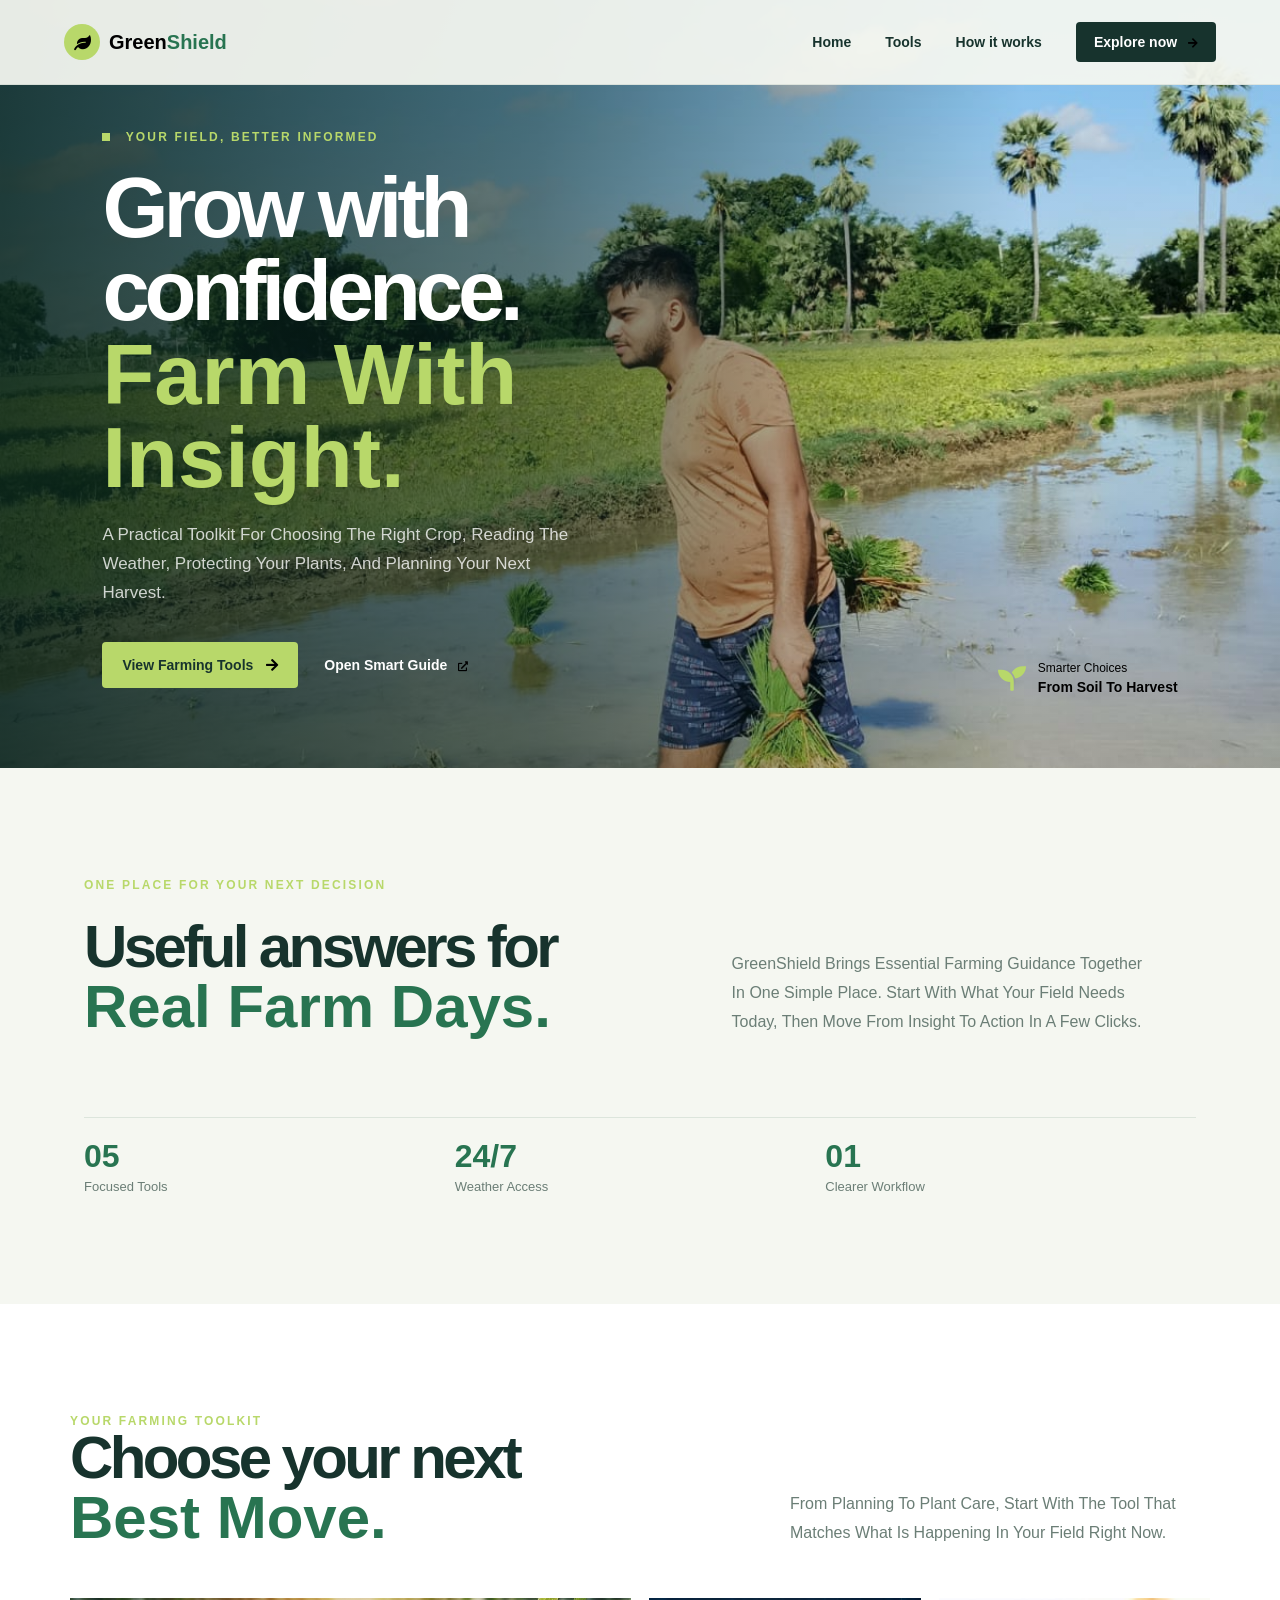
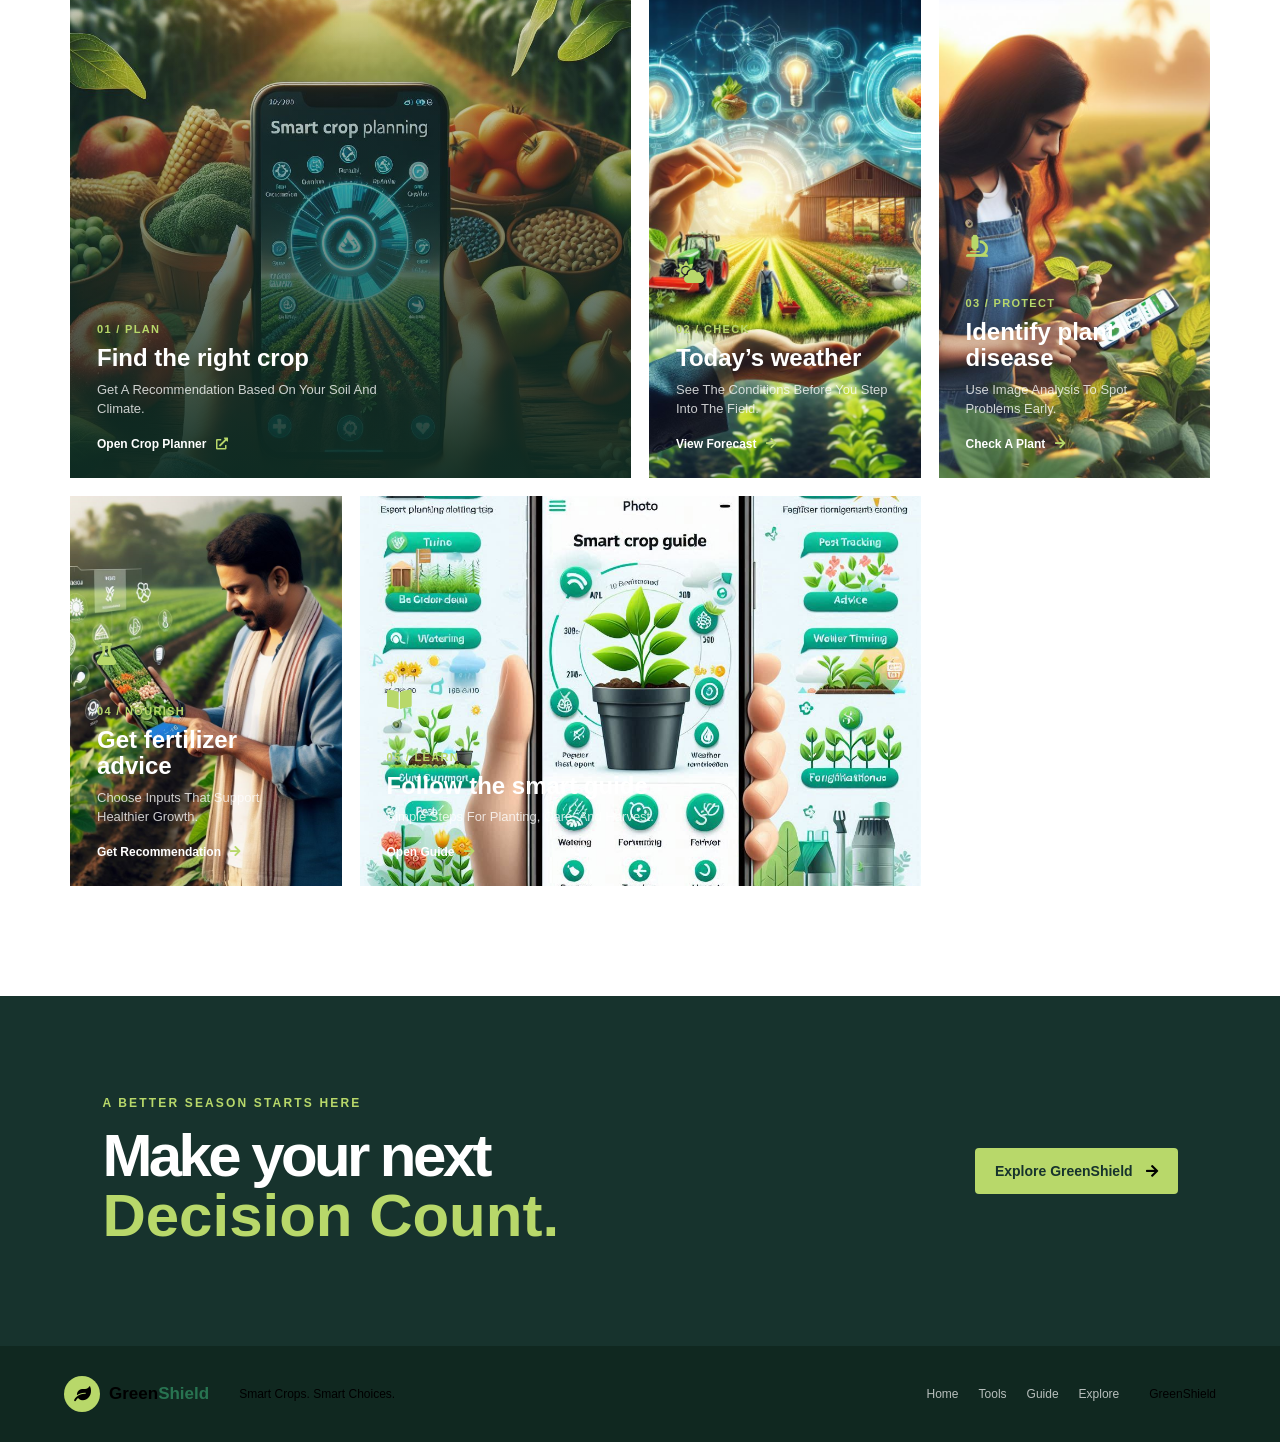
==== GreenShield-web-app/index.html @ 0090b2d6 "first commit" ====
<!DOCTYPE html>
<html lang="en">
  <head>
    <meta charset="UTF-8" />
    <meta name="viewport" content="width=device-width, initial-scale=1.0" />
    <meta name="description" content="GreenShield gives farmers practical tools for healthier crops and better decisions." />
    <title>GreenShield | Smart farming, made practical</title>
    <link rel="stylesheet" href="css/style.css" />
    <link rel="stylesheet" href="https://cdnjs.cloudflare.com/ajax/libs/font-awesome/5.15.4/css/all.min.css" />
  </head>
  <body>
    <header class="header">
      <a class="brand" href="#home" aria-label="GreenShield home">
        <span class="brand-mark"><i class="fas fa-leaf"></i></span>
        <span>Green<span>Shield</span></span>
      </a>
      <nav class="navbar" aria-label="Main navigation">
        <a href="#home">Home</a>
        <a href="#features">Tools</a>
        <a href="#how-it-works">How it works</a>
        <a href="explore/index.html" class="nav-cta">Explore now <i class="fas fa-arrow-right"></i></a>
      </nav>
      <button class="menu-toggle fas fa-bars" id="menu-btn" aria-label="Open menu"></button>
    </header>

    <main>
      <section class="hero" id="home">
        <div class="hero-shade"></div>
        <div class="hero-content">
          <p class="eyebrow"><span></span> Your field, better informed</p>
          <h1>Grow with confidence.<br /><em>Farm with insight.</em></h1>
          <p class="hero-copy">A practical toolkit for choosing the right crop, reading the weather, protecting your plants, and planning your next harvest.</p>
          <div class="hero-actions">
            <a class="primary-button" href="#features">View farming tools <i class="fas fa-arrow-right"></i></a>
            <a class="text-link" href="guide/index.html">Open smart guide <i class="fas fa-external-link-alt"></i></a>
          </div>
        </div>
        <div class="hero-note"><i class="fas fa-seedling"></i><span>Smarter choices<br /><strong>from soil to harvest</strong></span></div>
      </section>

      <section class="intro" id="how-it-works">
        <div class="section-label">One place for your next decision</div>
        <div class="intro-grid">
          <h2>Useful answers for<br /><span>real farm days.</span></h2>
          <p>GreenShield brings essential farming guidance together in one simple place. Start with what your field needs today, then move from insight to action in a few clicks.</p>
        </div>
        <div class="stats"><div><strong>05</strong><span>focused tools</span></div><div><strong>24/7</strong><span>weather access</span></div><div><strong>01</strong><span>clearer workflow</span></div></div>
      </section>

      <section class="features" id="features">
        <div class="section-heading">
          <div><p class="section-label">Your farming toolkit</p><h2>Choose your next<br /><span>best move.</span></h2></div>
          <p>From planning to plant care, start with the tool that matches what is happening in your field right now.</p>
        </div>
        <div class="tool-grid">
          <a class="tool-card tool-card-large" href="https://crop-recomm.streamlit.app/"><img src="images/crop-planning.jpg" alt="Smart crop planning on a phone" /><span class="card-overlay"></span><span class="card-content"><small>01 / PLAN</small><strong>Find the right crop</strong><span>Get a recommendation based on your soil and climate.</span><b>Open crop planner <i class="fas fa-external-link-alt"></i></b></span></a>
          <a class="tool-card" href="weather-forecast/index.html"><img src="images/modern-farm.jpg" alt="Modern green farm" /><span class="card-content"><i class="fas fa-cloud-sun card-icon"></i><small>02 / CHECK</small><strong>Today’s weather</strong><span>See the conditions before you step into the field.</span><b>View forecast <i class="fas fa-arrow-right"></i></b></span></a>
          <a class="tool-card" href="https://agrisens-crop-disease-pred.streamlit.app/"><img src="images/desease-dect.jpeg" alt="Plant disease identification" /><span class="card-content"><i class="fas fa-microscope card-icon"></i><small>03 / PROTECT</small><strong>Identify plant disease</strong><span>Use image analysis to spot problems early.</span><b>Check a plant <i class="fas fa-arrow-right"></i></b></span></a>
          <a class="tool-card" href="https://agrisens-fertilizer-recommendations.streamlit.app/"><img src="images/User-Friendly.jpeg" alt="Farmer using a digital tool" /><span class="card-content"><i class="fas fa-flask card-icon"></i><small>04 / NOURISH</small><strong>Get fertilizer advice</strong><span>Choose inputs that support healthier growth.</span><b>Get recommendation <i class="fas fa-arrow-right"></i></b></span></a>
          <a class="tool-card tool-card-guide" href="guide/index.html"><img src="images/guide.png" alt="Smart farming guidance" /><span class="card-content"><i class="fas fa-book-open card-icon"></i><small>05 / LEARN</small><strong>Follow the smart guide</strong><span>Simple steps for planting, care, and harvest.</span><b>Open guide <i class="fas fa-arrow-right"></i></b></span></a>
        </div>
      </section>

      <section class="closing"><div><p class="section-label">A better season starts here</p><h2>Make your next<br /><em>decision count.</em></h2></div><a class="primary-button" href="explore/index.html">Explore GreenShield <i class="fas fa-arrow-right"></i></a></section>
    </main>

    <footer class="footer"><a class="brand" href="#home"><span class="brand-mark"><i class="fas fa-leaf"></i></span><span>Green<span>Shield</span></span></a><p>Smart crops. Smart choices.</p><div class="footer-links"><a href="#home">Home</a><a href="#features">Tools</a><a href="guide/index.html">Guide</a><a href="explore/index.html">Explore</a></div><small> GreenShield</small></footer>
    <script src="js/main.js"></script>
  </body>
</html>
---- GreenShield-web-app/css/style.css ----
@import url("https://fonts.googleapis.com/css2?family=Poppins:wght@100;200;300;400;600;700&display=swap");

* {
  font-family: "Poppins", sans-serif;
  margin: 0;
  padding: 0;
  box-sizing: border-box;
  outline: none;
  border: none;
  text-transform: capitalize;
  transition: 0.2s ease-in-out;
  color: #000;
  text-decoration: none;
}

::selection {
  background-color: var(--Soft-Red);
  color: #fff;
}

::-webkit-scrollbar {
  width: 12px;
}

::-webkit-scrollbar-thumb {
  background-color: var(--Soft-Blue);
}

section {
  padding: 2rem 9%;
}

html {
  font-size: 62.5%;
  scroll-behavior: smooth;
  overflow-x: hidden;
}

.heading {
  text-align: center;
  font-size: 2rem;
  color: var(--Very-Dark-Blue);
  margin-top: 10rem;
  margin-bottom: 5rem;
}

.heading h1 {
  padding-bottom: 2rem;
}

.heading p {
  max-width: 60rem;
  margin: auto;
  color: var(--Grayish-Blue);
  font-size: 1.7rem;
}

.all-btn {
  padding: 1rem 3rem;
  font-size: 1.5rem;
  background-color: var(--Soft-Blue);
  border-radius: 0.5rem;
  color: #fff;
}

.all-btn:hover {
  background-color: transparent;
  color: var(--Soft-Blue);
  border: 2px solid var(--Soft-Blue);
  color: white;
}

:root {
  --Soft-Blue: hsl(231, 69%, 60%);
  --Soft-Red: #fa5757;
  --Grayish-Blue: hsl(229, 8%, 60%);
  --Very-Dark-Blue: hsl(229, 31%, 21%);
  --box-shadow: 0.5rem 0.5rem 0 hsl(231, 69%, 60%);
  --text-shadow: 0.4rem 0.4rem 0 rgba(0, 0, 0, 0.2);
  --border: 0.2rem solid var(--green);
}

/* navbar sections starts */
.header {
  padding: 2rem 9%;
  display: flex;
  justify-content: space-between;
  align-items: center;
  position: fixed;
  top: 0;
  right: 0%;
  left: 0;
  z-index: 10000;
  background-color: #fff;
  box-shadow: 0rem 0.5rem 1.5rem rgba(0, 0, 0, 0.1);
}

.header .logo {
  cursor: pointer;
}

.header .navbar a {
  margin-left: 2rem;
  font-size: 1.7rem;
  text-transform: uppercase;
}

.header .navbar a:hover {
  color: var(--Soft-Red);
}

.header .navbar .btn {
  padding: 0.6rem 3rem;
  background-color: var(--Soft-Red);
  color: #fff;
  border-radius: 5rem;
}

.header .navbar .btn:hover {
  color: var(--Soft-Red);
  background-color: transparent;
  border: 2px solid var(--Soft-Red);
}

#menu-btn {
  padding: 1rem 1rem;
  background-color: #eee;
  font-size: 3rem;
  color: var(--Soft-Blue);
  border-radius: 0.5rem;
  cursor: pointer;
  display: none;
}

/* Media Queries */

@media (max-width: 991px) {
  html {
    font-size: 55%;
  }

  .header {
    padding: 2rem;
  }
}

@media (max-width: 768px) {
  #menu-btn {
    display: initial;
  }

  .header .navbar {
    position: absolute;
    top: 115%;
    right: 2rem;
    box-shadow: var(--box-shadow);
    width: 33rem;
    border-radius: 2rem;
    border: 2px solid var(--Soft-Blue);
    background-color: #fff;
    transform: scale(0);
    transform-origin: top right;
  }

  .header .navbar.active {
    transform: scale(1);
  }

  .header .navbar a {
    margin: 2.5rem;
    text-align: center;
    display: block;
    font-size: 2rem;
  }
}

@media (max-width: 450px) {
  html {
    font-size: 50%;
  }
}

/* navbar sections ends */

/* home section starts  */

.home {
  position: relative;
  display: flex;
  justify-content: center;
  align-items: center;
  height: 100vh;
  /* Make the section full height of the viewport */
}

.home .content {
  text-align: center;
  z-index: 1;
  /* Place the content above the image */
  color: #fff;
  /* Change the text color as needed */
}

.home h1 {
  font-size: 6em;
  margin-bottom: 20px;
  color: #ffffff;
}

.home p {
  font-size: 2em;
  font-family: "Dancing Script", cursive;
  margin-bottom: 30px;
  color: #ffffff;
}

/* Keyframes for the blink animation */
/* @keyframes blink {
  0%,
  100% {
    transform: scale(1);
  }
  50% {
    transform: scale(1.2);
  }
} */

.home-btn {
  display: inline-block;
  padding: 10px 20px;
  text-decoration: none;
  text-transform: uppercase;
  font-size: 1.5em;
  font-weight: bold;
  background-color: #3498db;
  color: #fff;
  border-radius: 50px;
  transition: background-color 0.3s ease;
  animation: blink 1.8s infinite;
}

.home-btn:hover {
  background-color: #2980b9;
  /* Change the hover background color as needed */
}

/* Style for the image within the home section */
.home img {
  position: absolute;
  top: 0;
  left: 0;
  width: 100%;
  height: 100%;
  object-fit: fill;
  z-index: 0;
  /* Place the image behind the content */
}

/* Media Queries Home */

/* Media query for min-width: 1025px and max-width: 1280px */
@media (min-width: 1025px) and (max-width: 1280px) {
  .home h1 {
    font-size: 5em;
  }

  .home p {
    font-size: 2em;
    margin-bottom: 25px;
  }

  .home-btn {
    padding: 15px 30px;
    font-size: 1.5em;
  }

  .home img {
    object-fit: fill;
  }

  .features .row .image img {
    width: 100%;
  }

  .rounded-corner-image {
    border-radius: 10px;
    /* Adjust the level of curvature for this screen size range */
  }

  .about .box img {
    border-radius: 8px;
    /* Adjust border-radius for about section images */
  }

  .footer .box img {
    border-radius: 8px;
    /* Adjust border-radius for footer section images */
  }
}

/* Media query for min-width: 768px and max-width: 1024px */
@media (min-width: 768px) and (max-width: 1024px) {
  .home h1 {
    font-size: 4em;
  }

  .home p {
    font-size: 1.8em;
    margin-bottom: 20px;
  }

  .home-btn {
    padding: 12px 25px;
    font-size: 1.4em;
  }

  .home img {
    object-fit: fill;
  }

  .features .row .image img {
    width: 100%;
  }

  .rounded-corner-image {
    border-radius: 8px;
    /* Adjust the level of curvature for this screen size range */
  }

  .about .box img {
    border-radius: 6px;
    /* Adjust border-radius for about section images */
  }

  .footer .box img {
    border-radius: 6px;
    /* Adjust border-radius for footer section images */
  }
}

/* Media query for min-width: 768px, max-width: 1024px, and landscape orientation */
@media (min-width: 768px) and (max-width: 1024px) and (orientation: landscape) {
  .home h1 {
    font-size: 3.5em;
  }

  .home p {
    font-size: 1.6em;
    margin-bottom: 20px;
  }

  .home-btn {
    padding: 12px 25px;
    font-size: 1.3em;
  }

  .home img {
    object-fit: fill;
  }

  .features .row .image img {
    width: 100%;
  }

  .rounded-corner-image {
    border-radius: 8px;
    /* Adjust the level of curvature for this screen size range and orientation */
  }

  .about .box img {
    border-radius: 6px;
    /* Adjust border-radius for about section images */
  }

  .footer .box img {
    border-radius: 6px;
    /* Adjust border-radius for footer section images */
  }
}

/* Media query for min-width: 481px and max-width: 767px */
@media (min-width: 481px) and (max-width: 767px) {
  .home h1 {
    font-size: 3.5em;
  }

  .home p {
    font-size: 1.6em;
    margin-bottom: 20px;
  }

  .home-btn {
    padding: 12px 25px;
    font-size: 1.3em;
  }

  .home img {
    object-fit: fill;
  }

  .features .row .image img {
    width: 100%;
  }

  .rounded-corner-image {
    border-radius: 8px;
    /* Adjust the level of curvature for this screen size range */
  }

  .about .box img {
    border-radius: 6px;
    /* Adjust border-radius for about section images */
  }

  .footer .box img {
    border-radius: 6px;
    /* Adjust border-radius for footer section images */
  }
}

/* Media query for min-width: 320px and max-width: 480px */
@media (min-width: 320px) and (max-width: 480px) {
  .home h1 {
    font-size: 3em;
  }

  .home p {
    font-size: 1.5em;
    margin-bottom: 15px;
  }

  .home-btn {
    padding: 10px 20px;
    font-size: 1.2em;
  }

  .home img {
    object-fit: fill;
  }

  .features .row .image img {
    width: 100%;
  }

  .rounded-corner-image {
    border-radius: 6px;
    /* Adjust the level of curvature for this screen size range */
  }

  .about .box img {
    border-radius: 4px;
    /* Adjust border-radius for about section images */
  }

  .footer .box img {
    border-radius: 4px;
    /* Adjust border-radius for footer section images */
  }
}

/* Media Queries ends */

/* home section ends */

/* features section starts  */

.features .heading {
  text-align: center;
  padding: 1rem 0;
  padding-bottom: 3rem;
  margin-bottom: 3rem;
  border-bottom: 0.1rem solid rgba(0, 0, 0, 0.1);
  font-size: 3rem;
  color: var(--Very-Dark-Blue);
}

.features .row {
  display: flex;
  align-items: center;
  flex-wrap: wrap;
  gap: 5rem;
  margin: 3rem 0;
}

.features .row .image {
  flex: 1 1 45rem;
}

.features .row .image img {
  width: 90%;
}

.rounded-corner-image {
  border-radius: 10px;
  /* Adjust the value to change the level of curvature */
  overflow: hidden;
  /* Ensures the corners are actually rounded */
}

.features .heading p {
  text-align: justify;
  margin-bottom: 20px;
}

.features .row .content {
  flex: 1 1 45rem;
}

.features .row .content h1 {
  font-size: 4rem;
  padding: 1rem 0;
  color: var(--Very-Dark-Blue);
}

.features .row .content p {
  text-align: justify;
  font-size: 1.7rem;
  padding: 1rem 0;
  color: var(--Grayish-Blue);
  padding-bottom: 4rem;
}

/*Button-0 container start*/
.button-container0 {
  display: flex;
  flex-wrap: wrap;
  justify-content: center;
  margin: 10px;
  margin-left: 200px;
  margin-right: 200px;
}

.buttonn {
  padding: 10px 20px;
  margin: 10px;
  border: 2px solid #00a859;
  border-radius: 50px;
  background-color: #f2f2f2;
  color: #333;
  text-decoration: none;
  box-shadow: 0px 0px 10px rgba(0, 0, 0, 0.1);
  transition: background-color 0.3s ease, color 0.3s ease;
  font-family: "Arial", sans-serif;
  font-size: 15.5px;
  font-weight: bold;
  text-align: center;
  cursor: pointer;
  width: 300px;
}

.buttonn:hover {
  background-color: #00a859;
  color: white;
}

.active {
  background-color: #00a859;
  color: white;
}

@media (min-width: 481px) and (max-width: 767px) {
  .button-container0 {
    display: flex;
    flex-wrap: wrap;
    justify-content: center;
    margin: 20px;
  }

  .buttonn {
    padding: 10px 20px;
  }
}

@media (min-width: 320px) and (max-width: 480px) {
  .button-container0 {
    display: flex;
    flex-wrap: wrap;
    justify-content: center;
    margin: 20px;
  }

  .buttonn {
    padding: 10px 20px;
  }
}

/*Button-0 container end*/

/* features section ends */

/* about section starts  */

.about .box-container {
  display: grid;
  gap: 2rem;
  grid-template-columns: repeat(6, 1fr);
  /* Fixed to 6 columns */
  /* grid-template-columns: repeat(auto-fit, minmax(20rem, 1fr)); */
  padding-top: 5rem;
  padding-bottom: 5rem;
}

@media (min-width: 481px) and (max-width: 767px) {
  .about .box-container {
    grid-template-columns: repeat(auto-fit, minmax(20rem, 1fr));
  }
}

@media (min-width: 320px) and (max-width: 480px) {
  .about .box-container {
    grid-template-columns: repeat(auto-fit, minmax(20rem, 1fr));
  }
}

.about .box {
  border: 2px black solid;
  box-shadow: black 0px 5px 15px;
  border-radius: 0.5rem;
  text-align: center;
  padding: 2.5rem;
}

.about .box:hover {
  border: 2px black solid;
  box-shadow: none;
}

.about .box h3 {
  font-size: 2rem;
  padding: 0.2rem 0;
  color: black;
}

.about .box p {
  font-size: 1.7rem;
  padding-bottom: 2.5rem;
  color: black;
}

/* Style for the member image */
.box img {
  width: 100%;
  height: auto;
  border-radius: 8px;
  /* Adds a slight border-radius to the image */
  box-shadow: 0 4px 8px rgba(0, 0, 0, 0.1);
  /* Adds a subtle box shadow */
  object-fit: cover;
}

.box img:hover {
  transform: scale(1.05);
  /* Increases the size of the image on hover */
  transition: transform 0.3s ease;
  cursor: pointer;
  box-shadow: 0 8px 16px rgba(0, 0, 0, 0.2);
  /* Adds a darker box shadow on hover */
}

/* styles for member details and button */
.box h3,
.box p {
  margin: 10px 0;
}

.all-btn {
  display: inline-block;
  padding: 10px 20px;
  text-decoration: none;
  background-color: #3498db;
  color: #fff;
  border-radius: 5px;
  transition: background-color 0.3s ease;
}

.all-btn:hover {
  background-color: #2980b9;
  /* Change the hover background color */
}

/* Style for the social media icons */
.box a {
  display: inline-block;
  margin: 5px;
}

/* Style for Instagram icon */
.box a i.fa-instagram {
  font-size: 24px;
  color: #405de6;
}

/* Style for Instagram icon on hover */
.box a i.fa-instagram:hover {
  background-color: #405de6;
  border-radius: 50%;
  padding: 5px;
  color: var(--Soft-Blue);
  border: 2px solid var(--Soft-Blue);
  color: rgb(255, 255, 255);
}

/* Style for LinkedIn icon */
.box a i.fa-linkedin {
  font-size: 24px;
  color: #0077b5;
}

/* Style for LinkedIn icon on hover */
.box a i.fa-linkedin:hover {
  background-color: #0077b5;
  border-radius: 50%;
  padding: 5px;
  color: var(--Soft-Blue);
  border: 2px solid var(--Soft-Blue);
  color: rgb(255, 255, 255);
}

/* Style for GitHub icon */
.box a i.fa-github {
  font-size: 24px;
  color: #333;
}

/* Style for GitHub icon on hover */
.box a i.fa-github:hover {
  background-color: #333;
  border-radius: 50%;
  padding: 5px;
  color: var(--Soft-Blue);
  border: 2px solid var(--Soft-Blue);
  color: rgb(255, 255, 255);
}

/* styles for member image ends */

/* about section ends */

/* footer section starts */

.footer {
  background-color: #f7f7f7;
}

.footer .box-container {
  display: grid;
  grid-template-columns: repeat(auto-fit, minmax(22rem, 1fr));
  gap: 2rem;
  padding-top: 5rem;
  padding-bottom: 5rem;
}

.footer .box-container .box h3 {
  font-size: 2.5rem;
  color: var(--black);
  padding: 1rem 0;
}

.footer .box-container .box a {
  display: block;
  font-size: 1.5rem;
  color: var(--light-color);
  padding: 1rem 0;
}

.footer .box-container .box a i {
  padding-right: 0.5rem;
  color: var(--green);
}

.footer .box-container .box a:hover i {
  padding-right: 1rem;
}

.footer .credit {
  padding: 1rem;
  padding-top: 2rem;
  margin-top: 2rem;
  text-align: center;
  font-size: 2rem;
  font-weight: normal;
  color: #000;
  border-top: 0.1rem solid rgba(0, 0, 0, 0.1);
}

.footer .credit span {
  color: var(--Soft-Red);
  cursor: pointer;
}

/* footer section ends */

/* GreenShield landing page refresh */
@import url("https://fonts.googleapis.com/css2?family=DM+Sans:wght@400;500;600;700&family=Manrope:wght@500;600;700;800&display=swap");

:root {
  --ink: #17332d;
  --muted: #6b7e76;
  --cream: #f5f7f1;
  --paper: #ffffff;
  --lime: #b8d86a;
  --leaf: #287451;
  --line: #dce5dc;
}

html { font-size: 62.5%; }
body, body * { font-family: "DM Sans", sans-serif; letter-spacing: 0; }
body { background: var(--cream); color: var(--ink); text-transform: none; }
.brand, .hero h1, .intro h2, .section-heading h2, .closing h2, .card-content strong { font-family: "Manrope", sans-serif; }
.header { background: rgba(245, 247, 241, 0.94); box-shadow: none; padding: 2.2rem max(5vw, 3rem); border-bottom: 1px solid rgba(23, 51, 45, 0.08); }
.brand { align-items: center; color: var(--ink); display: inline-flex; font-family: "Manrope", sans-serif; font-size: 2rem; font-weight: 800; gap: 0.9rem; text-transform: none; }
.brand > span:last-child > span { color: var(--leaf); }
.brand-mark { align-items: center; background: var(--lime); border-radius: 50%; color: var(--ink); display: inline-flex; font-size: 1.5rem; height: 3.6rem; justify-content: center; width: 3.6rem; }
.navbar { align-items: center; display: flex; gap: 3.4rem; }
.header .navbar a { color: var(--ink); font-size: 1.4rem; font-weight: 600; margin: 0; text-transform: none; }
.header .navbar a:hover { color: var(--leaf); }
.nav-cta { background: var(--ink); border-radius: 0.4rem; color: #fff !important; padding: 1.2rem 1.8rem; }
.nav-cta i { font-size: 1.1rem; margin-left: 0.7rem; }
.menu-toggle { background: var(--ink); border: 0; border-radius: 0.4rem; color: #fff; display: none; font-size: 1.8rem; padding: 1rem; }
.hero { align-items: center; background: url("../images/amit-front1.jpg") center 43% / cover; display: flex; min-height: 70rem; overflow: hidden; padding: 13rem max(8vw, 3rem) 8rem; position: relative; }
.hero-shade { background: linear-gradient(90deg, rgba(8, 35, 28, 0.86) 0%, rgba(8, 35, 28, 0.57) 42%, rgba(8, 35, 28, 0.08) 80%); inset: 0; position: absolute; }
.hero-content { color: #fff; max-width: 69rem; position: relative; z-index: 1; }
.eyebrow, .section-label { color: var(--lime); font-size: 1.2rem; font-weight: 700; letter-spacing: 0.18em; text-transform: uppercase; }
.eyebrow span { background: var(--lime); display: inline-block; height: 0.8rem; margin-right: 1rem; width: 0.8rem; }
.hero h1 { color: #fff; font-family: "Manrope", sans-serif; font-size: clamp(4.5rem, 7vw, 8.5rem); font-weight: 800; letter-spacing: -0.06em; line-height: 0.98; margin: 2.2rem 0; text-transform: none; }
.hero h1 em, .closing h2 em { color: var(--lime); font-style: normal; }
.hero-copy { color: rgba(255, 255, 255, 0.78); font-size: 1.7rem; line-height: 1.7; max-width: 48rem; }
.hero-actions { align-items: center; display: flex; gap: 2.6rem; margin-top: 3.4rem; }
.primary-button { align-items: center; background: var(--lime); border-radius: 0.4rem; color: var(--ink); display: inline-flex; font-size: 1.4rem; font-weight: 700; gap: 1.3rem; padding: 1.5rem 2rem; }
.primary-button:hover { background: #d0ed8a; color: var(--ink); transform: translateY(-0.2rem); }
.text-link { color: #fff; font-size: 1.4rem; font-weight: 700; }
.text-link i { font-size: 1rem; margin-left: 0.7rem; }
.hero-note { align-items: center; bottom: 7rem; color: #fff; display: flex; font-size: 1.2rem; gap: 1.2rem; line-height: 1.45; position: absolute; right: max(8vw, 3rem); z-index: 1; }
.hero-note > i { color: var(--lime); font-size: 2.8rem; }
.hero-note strong { font-size: 1.4rem; }
.intro, .features { margin: auto; max-width: 124rem; padding: 11rem max(5vw, 3rem); }
.intro { background: var(--cream); }
.intro-grid, .section-heading { align-items: end; display: grid; gap: 8rem; grid-template-columns: 1.1fr 0.9fr; margin-top: 2.5rem; }
.intro h2, .section-heading h2, .closing h2 { color: var(--ink); font-family: "Manrope", sans-serif; font-size: clamp(3.5rem, 5vw, 6rem); letter-spacing: -0.06em; line-height: 1; margin: 0; text-transform: none; }
.intro h2 span, .section-heading h2 span { color: var(--leaf); }
.intro-grid > p, .section-heading > p { color: var(--muted); font-size: 1.6rem; line-height: 1.8; margin: 0; max-width: 42rem; }
.stats { border-top: 1px solid var(--line); display: grid; grid-template-columns: repeat(3, 1fr); margin-top: 8rem; padding-top: 2rem; }
.stats div { display: flex; flex-direction: column; gap: 0.4rem; }
.stats strong { color: var(--leaf); font-family: "Manrope", sans-serif; font-size: 3.2rem; }
.stats span { color: var(--muted); font-size: 1.3rem; }
.features { background: var(--paper); max-width: none; padding-left: max(5vw, 3rem); padding-right: max(5vw, 3rem); }
.section-heading { margin: 0 auto 5rem; max-width: 114rem; }
.section-heading > p { justify-self: end; }
.tool-grid { display: grid; gap: 1.8rem; grid-template-columns: repeat(4, minmax(0, 1fr)); margin: auto; max-width: 114rem; }
.tool-card { background: var(--ink); color: #fff; min-height: 39rem; overflow: hidden; position: relative; }
.tool-card-large { grid-column: span 2; min-height: 48rem; }
.tool-card-guide { grid-column: span 2; }
.tool-card img { height: 100%; inset: 0; object-fit: cover; position: absolute; transition: transform 0.45s ease; width: 100%; }
.tool-card:hover img { transform: scale(1.05); }
.card-overlay { background: linear-gradient(180deg, rgba(13, 43, 34, 0.06), rgba(13, 43, 34, 0.95)); inset: 0; position: absolute; }
.card-content { bottom: 0; display: flex; flex-direction: column; left: 0; padding: 2.7rem; position: absolute; right: 0; }
.card-content small { color: var(--lime); font-size: 1.1rem; font-weight: 700; letter-spacing: 0.12em; margin-bottom: 1rem; }
.card-content strong { color: #fff; font-family: "Manrope", sans-serif; font-size: 2.4rem; line-height: 1.1; text-transform: none; }
.card-content > span { color: rgba(255, 255, 255, 0.78); font-size: 1.3rem; line-height: 1.5; margin-top: 0.8rem; max-width: 28rem; }
.card-content b { color: #fff; font-size: 1.2rem; margin-top: 1.8rem; }
.card-content b i { color: var(--lime); margin-left: 0.6rem; }
.card-icon { color: var(--lime); font-size: 2.2rem; margin-bottom: 4rem; }
.closing { align-items: center; background: var(--ink); display: flex; justify-content: space-between; padding: 10rem max(8vw, 3rem); }
.closing h2 { color: #fff; margin-top: 1.6rem; }
.footer { align-items: center; background: #102820; color: rgba(255, 255, 255, 0.7); display: flex; gap: 3rem; padding: 3rem max(5vw, 3rem); }
.footer .brand { color: #fff; font-size: 1.7rem; }
.footer p, .footer small { font-size: 1.2rem; margin: 0; }
.footer-links { display: flex; gap: 2rem; margin-left: auto; }
.footer-links a { color: rgba(255, 255, 255, 0.7); font-size: 1.2rem; }

@media (max-width: 800px) {
  .menu-toggle { display: block; }
  .navbar { background: var(--paper); border: 1px solid var(--line); box-shadow: 0 1.5rem 3rem rgba(23, 51, 45, 0.12); display: none; flex-direction: column; gap: 2rem; padding: 2rem; position: absolute; right: 3rem; top: 7.5rem; width: min(28rem, calc(100vw - 6rem)); }
  .navbar.active { display: flex; }
  .header .navbar a { margin: 0; width: 100%; }
  .nav-cta { text-align: center; }
  .hero { min-height: 64rem; }
  .hero-note { bottom: 3rem; left: 3rem; right: auto; }
  .intro-grid, .section-heading { gap: 3rem; grid-template-columns: 1fr; }
  .section-heading > p { justify-self: start; }
  .tool-grid { grid-template-columns: repeat(2, minmax(0, 1fr)); }
  .tool-card-large, .tool-card-guide { grid-column: span 2; }
  .closing { align-items: flex-start; flex-direction: column; gap: 4rem; }
  .footer { align-items: flex-start; flex-wrap: wrap; }
  .footer-links { margin-left: 0; order: 3; width: 100%; }
}

@media (max-width: 520px) {
  .header { padding: 1.7rem 2rem; }
  .navbar { right: 2rem; top: 6.7rem; width: calc(100vw - 4rem); }
  .hero { background-position: 60% center; min-height: 67rem; padding: 11rem 2rem 8rem; }
  .hero-shade { background: linear-gradient(90deg, rgba(8, 35, 28, 0.9), rgba(8, 35, 28, 0.3)); }
  .hero-actions { align-items: flex-start; flex-direction: column; gap: 2rem; }
  .intro, .features { padding: 7rem 2rem; }
  .stats { margin-top: 5rem; }
  .stats strong { font-size: 2.4rem; }
  .tool-grid { grid-template-columns: 1fr; }
  .tool-card, .tool-card-large, .tool-card-guide { grid-column: auto; min-height: 36rem; }
  .tool-card-large { min-height: 42rem; }
  .closing { padding: 7rem 2rem; }
  .footer { padding: 3rem 2rem; }
}
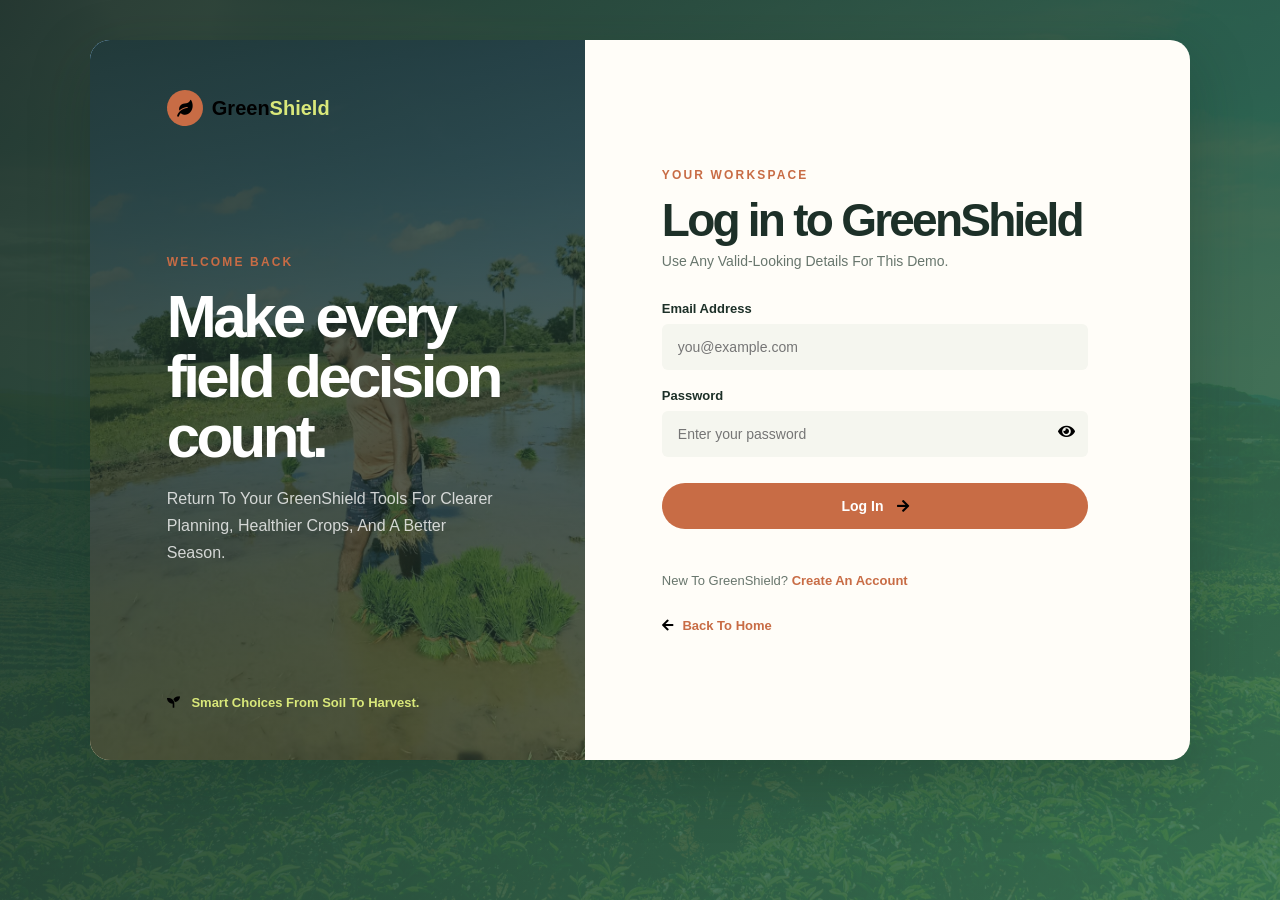
==== commit c440d24d: "first commit" ====
--- a/GreenShield-web-app/index.html
+++ b/GreenShield-web-app/index.html
@@ -5,6 +5,11 @@
     <meta name="viewport" content="width=device-width, initial-scale=1.0" />
     <meta name="description" content="GreenShield gives farmers practical tools for healthier crops and better decisions." />
     <title>GreenShield | Smart farming, made practical</title>
+    <script>
+      if (localStorage.getItem("greenshield_session") !== "true") {
+        window.location.replace("auth/login.html");
+      }
+    </script>
     <link rel="stylesheet" href="css/style.css" />
     <link rel="stylesheet" href="https://cdnjs.cloudflare.com/ajax/libs/font-awesome/5.15.4/css/all.min.css" />
   </head>
@@ -18,7 +23,11 @@
         <a href="#home">Home</a>
         <a href="#features">Tools</a>
         <a href="#how-it-works">How it works</a>
-        <a href="explore/index.html" class="nav-cta">Explore now <i class="fas fa-arrow-right"></i></a>
+        <span class="auth-nav" id="auth-nav">
+          <a href="auth/login.html">Log in</a>
+          <a href="auth/signup.html" class="nav-cta">Sign up <i class="fas fa-arrow-right"></i></a>
+        </span>
+        <a href="explore/index.html" class="nav-cta nav-cta-secondary">Explore now <i class="fas fa-arrow-right"></i></a>
       </nav>
       <button class="menu-toggle fas fa-bars" id="menu-btn" aria-label="Open menu"></button>
     </header>
@@ -53,11 +62,11 @@
           <p>From planning to plant care, start with the tool that matches what is happening in your field right now.</p>
         </div>
         <div class="tool-grid">
-          <a class="tool-card tool-card-large" href="https://crop-recomm.streamlit.app/"><img src="images/crop-planning.jpg" alt="Smart crop planning on a phone" /><span class="card-overlay"></span><span class="card-content"><small>01 / PLAN</small><strong>Find the right crop</strong><span>Get a recommendation based on your soil and climate.</span><b>Open crop planner <i class="fas fa-external-link-alt"></i></b></span></a>
-          <a class="tool-card" href="weather-forecast/index.html"><img src="images/modern-farm.jpg" alt="Modern green farm" /><span class="card-content"><i class="fas fa-cloud-sun card-icon"></i><small>02 / CHECK</small><strong>Today’s weather</strong><span>See the conditions before you step into the field.</span><b>View forecast <i class="fas fa-arrow-right"></i></b></span></a>
-          <a class="tool-card" href="https://agrisens-crop-disease-pred.streamlit.app/"><img src="images/desease-dect.jpeg" alt="Plant disease identification" /><span class="card-content"><i class="fas fa-microscope card-icon"></i><small>03 / PROTECT</small><strong>Identify plant disease</strong><span>Use image analysis to spot problems early.</span><b>Check a plant <i class="fas fa-arrow-right"></i></b></span></a>
-          <a class="tool-card" href="https://agrisens-fertilizer-recommendations.streamlit.app/"><img src="images/User-Friendly.jpeg" alt="Farmer using a digital tool" /><span class="card-content"><i class="fas fa-flask card-icon"></i><small>04 / NOURISH</small><strong>Get fertilizer advice</strong><span>Choose inputs that support healthier growth.</span><b>Get recommendation <i class="fas fa-arrow-right"></i></b></span></a>
-          <a class="tool-card tool-card-guide" href="guide/index.html"><img src="images/guide.png" alt="Smart farming guidance" /><span class="card-content"><i class="fas fa-book-open card-icon"></i><small>05 / LEARN</small><strong>Follow the smart guide</strong><span>Simple steps for planting, care, and harvest.</span><b>Open guide <i class="fas fa-arrow-right"></i></b></span></a>
+          <a class="tool-card tool-card-large" href="https://crop-recomm.streamlit.app/"><img src="images/farming3.jpg" alt="Real crop fields and farmland" /><span class="card-overlay"></span><span class="card-content"><small>01 / PLAN</small><strong>Find the right crop</strong><span>Get a recommendation based on your soil and climate.</span><b>Open crop planner <i class="fas fa-external-link-alt"></i></b></span></a>
+          <a class="tool-card" href="weather-forecast/index.html"><img src="images/farming2.jpg" alt="Storm clouds over farmland" /><span class="card-content"><i class="fas fa-cloud-sun card-icon"></i><small>02 / CHECK</small><strong>Today’s weather</strong><span>See the conditions before you step into the field.</span><b>View forecast <i class="fas fa-arrow-right"></i></b></span></a>
+          <a class="tool-card" href="https://agrisens-crop-disease-pred.streamlit.app/"><img src="images/farming.jpg" alt="Farmer working in a rice field" /><span class="card-content"><i class="fas fa-microscope card-icon"></i><small>03 / PROTECT</small><strong>Identify plant disease</strong><span>Use image analysis to spot problems early.</span><b>Check a plant <i class="fas fa-arrow-right"></i></b></span></a>
+          <a class="tool-card" href="https://agrisens-fertilizer-recommendations.streamlit.app/"><img src="images/amit-front2.jpg" alt="Farmer planting rice seedlings" /><span class="card-content"><i class="fas fa-flask card-icon"></i><small>04 / NOURISH</small><strong>Get fertilizer advice</strong><span>Choose inputs that support healthier growth.</span><b>Get recommendation <i class="fas fa-arrow-right"></i></b></span></a>
+          <a class="tool-card tool-card-guide" href="guide/index.html"><img src="images/farming4.jpg" alt="Farmland beneath changing weather" /><span class="card-content"><i class="fas fa-book-open card-icon"></i><small>05 / LEARN</small><strong>Follow the smart guide</strong><span>Simple steps for planting, care, and harvest.</span><b>Open guide <i class="fas fa-arrow-right"></i></b></span></a>
         </div>
       </section>
 
--- a/GreenShield-web-app/css/style.css
+++ b/GreenShield-web-app/css/style.css
@@ -812,6 +812,11 @@
 .brand > span:last-child > span { color: var(--leaf); }
 .brand-mark { align-items: center; background: var(--lime); border-radius: 50%; color: var(--ink); display: inline-flex; font-size: 1.5rem; height: 3.6rem; justify-content: center; width: 3.6rem; }
 .navbar { align-items: center; display: flex; gap: 3.4rem; }
+.auth-nav { align-items: center; display: flex; gap: 2rem; }
+.profile-chip { align-items: center; color: var(--ink); display: inline-flex; font-size: 1.3rem; font-weight: 700; gap: 0.7rem; text-transform: none; }
+.profile-chip i { color: var(--clay); font-size: 1.8rem; }
+.logout-button { background: transparent; border: 1px solid var(--clay); border-radius: 10rem; color: var(--clay); cursor: pointer; font-family: inherit; font-size: 1.3rem; font-weight: 700; padding: 0.9rem 1.5rem; }
+.logout-button:hover { background: var(--clay); color: #fff; }
 .header .navbar a { color: var(--ink); font-size: 1.4rem; font-weight: 600; margin: 0; text-transform: none; }
 .header .navbar a:hover { color: var(--leaf); }
 .nav-cta { background: var(--ink); border-radius: 0.4rem; color: #fff !important; padding: 1.2rem 1.8rem; }
@@ -873,6 +878,10 @@
   .navbar { background: var(--paper); border: 1px solid var(--line); box-shadow: 0 1.5rem 3rem rgba(23, 51, 45, 0.12); display: none; flex-direction: column; gap: 2rem; padding: 2rem; position: absolute; right: 3rem; top: 7.5rem; width: min(28rem, calc(100vw - 6rem)); }
   .navbar.active { display: flex; }
   .header .navbar a { margin: 0; width: 100%; }
+  .auth-nav { align-items: stretch; flex-direction: column; gap: 2rem; width: 100%; }
+  .auth-nav > * { width: 100%; }
+  .profile-chip { justify-content: center; }
+  .logout-button { width: 100%; }
   .nav-cta { text-align: center; }
   .hero { min-height: 64rem; }
   .hero-note { bottom: 3rem; left: 3rem; right: auto; }
@@ -900,4 +909,185 @@
   .closing { padding: 7rem 2rem; }
   .footer { padding: 3rem 2rem; }
 }
-  +
+/* Visual refresh */
+:root {
+  --ink: #1d3028;
+  --muted: #68766d;
+  --cream: #f8f6ef;
+  --paper: #fffdf8;
+  --lime: #d9e87a;
+  --leaf: #3f7d58;
+  --clay: #c86c45;
+  --line: #e4e5d9;
+}
+
+body {
+  background: var(--cream);
+}
+
+.header {
+  background: rgba(248, 246, 239, 0.9);
+  backdrop-filter: blur(1.2rem);
+  border-bottom: 1px solid rgba(29, 48, 40, 0.1);
+  padding-top: 1.8rem;
+  padding-bottom: 1.8rem;
+}
+
+.brand-mark {
+  background: var(--clay);
+  color: #fff;
+  transform: rotate(-8deg);
+}
+
+.brand > span:last-child > span {
+  color: var(--clay);
+}
+
+.nav-cta {
+  background: var(--clay);
+  border-radius: 10rem;
+}
+
+.nav-cta:hover {
+  background: var(--ink);
+  color: #fff !important;
+}
+
+.hero {
+  align-items: flex-end;
+  background-image: url("../images/farming3.jpg");
+  background-position: center 45%;
+  min-height: 76rem;
+  padding-bottom: 10rem;
+}
+
+.hero-shade {
+  background:
+    linear-gradient(90deg, rgba(20, 44, 34, 0.9) 0%, rgba(20, 44, 34, 0.62) 45%, rgba(20, 44, 34, 0.08) 100%),
+    linear-gradient(0deg, rgba(15, 33, 26, 0.62), transparent 45%);
+}
+
+.hero-content {
+  max-width: 76rem;
+}
+
+.eyebrow span {
+  background: var(--clay);
+  border-radius: 50%;
+}
+
+.hero h1 {
+  font-size: clamp(4.8rem, 8vw, 10rem);
+  max-width: 82rem;
+}
+
+.hero h1 em,
+.closing h2 em {
+  color: var(--lime);
+}
+
+.primary-button {
+  background: var(--clay);
+  border-radius: 10rem;
+  color: #fff;
+  padding-left: 2.4rem;
+  padding-right: 2.4rem;
+}
+
+.primary-button:hover {
+  background: var(--lime);
+  color: var(--ink);
+}
+
+.hero-note {
+  background: rgba(255, 253, 248, 0.13);
+  border: 1px solid rgba(255, 255, 255, 0.28);
+  border-radius: 1rem;
+  bottom: 8rem;
+  padding: 1.4rem 1.6rem;
+}
+
+.hero-note > i {
+  color: var(--lime);
+}
+
+.intro {
+  background: var(--paper);
+  max-width: none;
+  padding-top: 13rem;
+  padding-bottom: 13rem;
+}
+
+.intro-grid,
+.stats {
+  max-width: 114rem;
+  margin-left: auto;
+  margin-right: auto;
+}
+
+.section-label {
+  color: var(--clay);
+}
+
+.intro h2 span,
+.section-heading h2 span {
+  color: var(--clay);
+}
+
+.stats strong {
+  color: var(--clay);
+}
+
+.features {
+  background: var(--cream);
+}
+
+.tool-grid {
+  gap: 2.2rem;
+}
+
+.tool-card {
+  border-radius: 1.4rem;
+  box-shadow: 0 1.8rem 4rem rgba(29, 48, 40, 0.1);
+}
+
+.tool-card img {
+  filter: saturate(0.9);
+}
+
+.tool-card:hover {
+  box-shadow: 0 2.4rem 5rem rgba(29, 48, 40, 0.18);
+  transform: translateY(-0.5rem);
+}
+
+.card-overlay {
+  background: linear-gradient(180deg, rgba(13, 43, 34, 0.02), rgba(13, 43, 34, 0.96));
+}
+
+.card-content small,
+.card-content b i,
+.card-icon {
+  color: var(--lime);
+}
+
+.closing {
+  background:
+    linear-gradient(90deg, rgba(29, 48, 40, 0.97), rgba(29, 48, 40, 0.82)),
+    url("../images/farming3.jpg") center / cover;
+}
+
+.footer {
+  background: #14271f;
+}
+
+@media (max-width: 520px) {
+  .hero {
+    background-position: 63% center;
+  }
+
+  .hero-note {
+    bottom: 2rem;
+    padding: 1rem 1.2rem;
+  }
+}
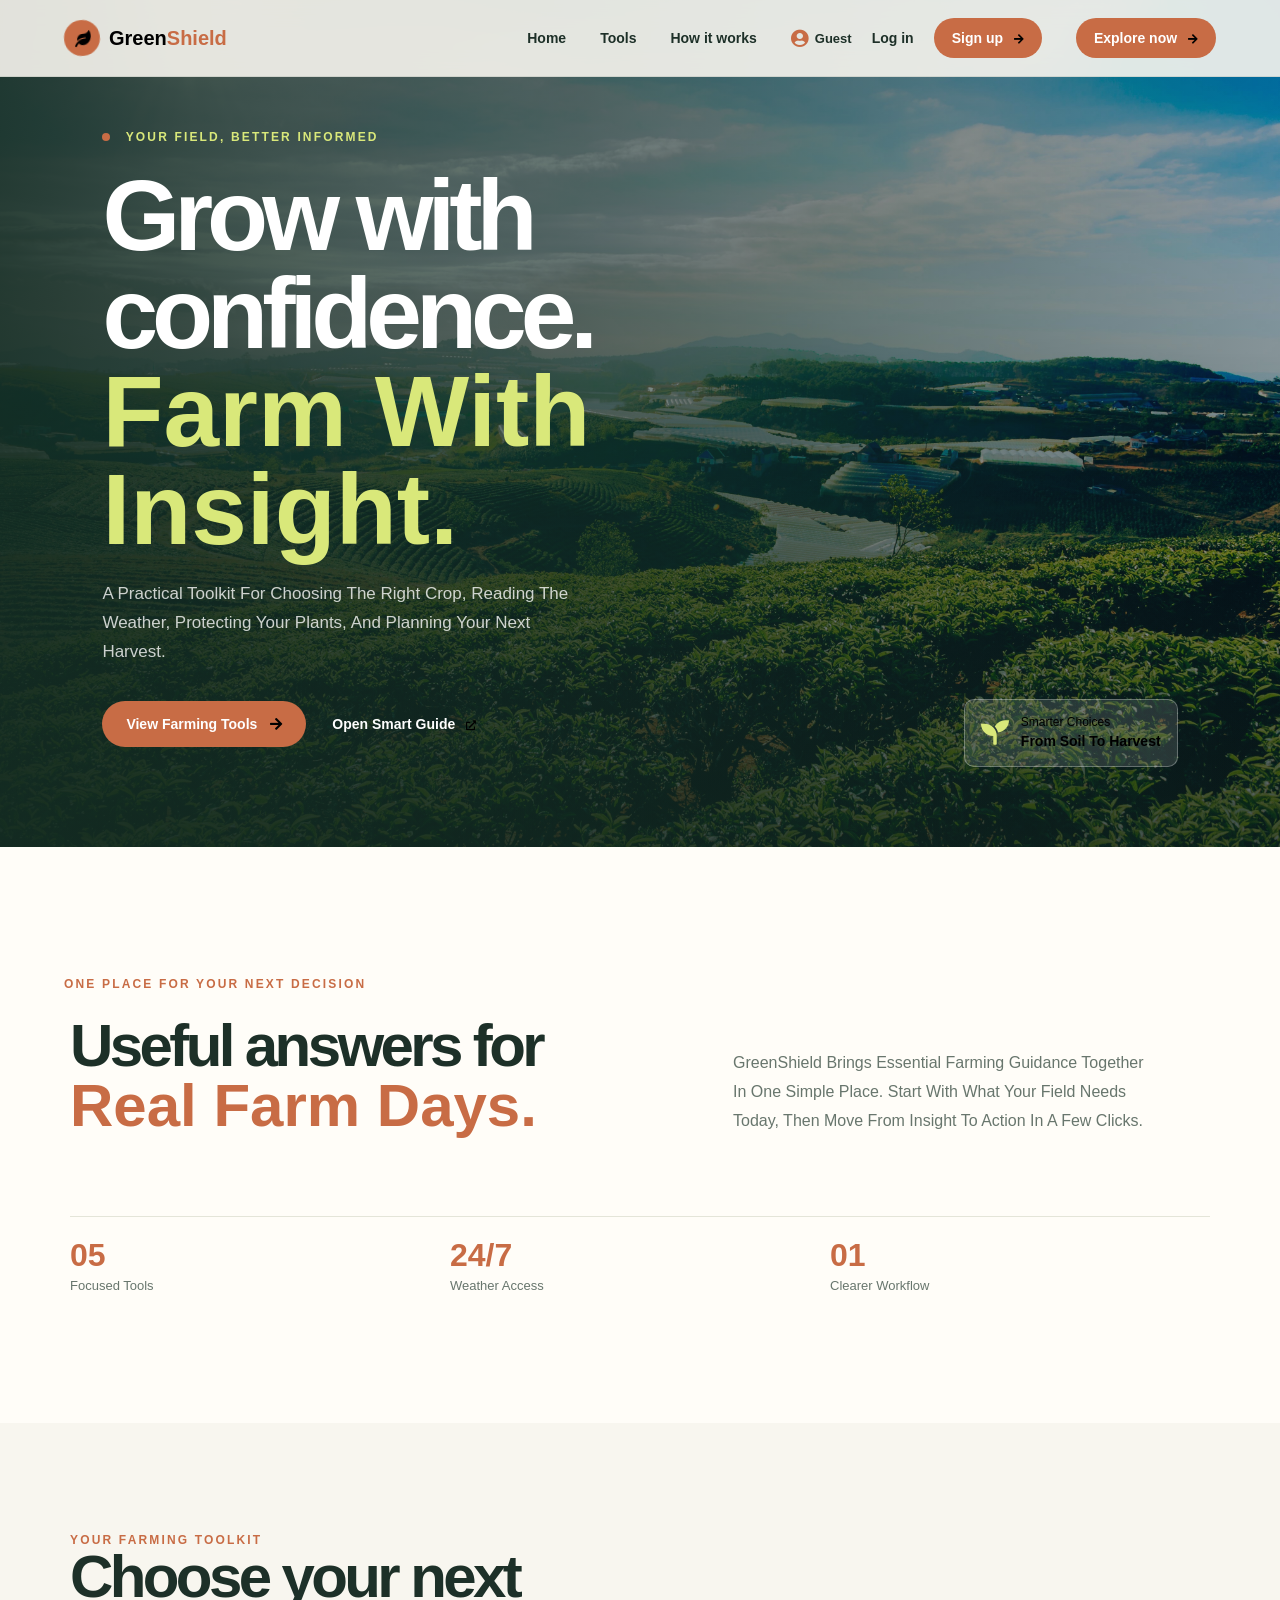
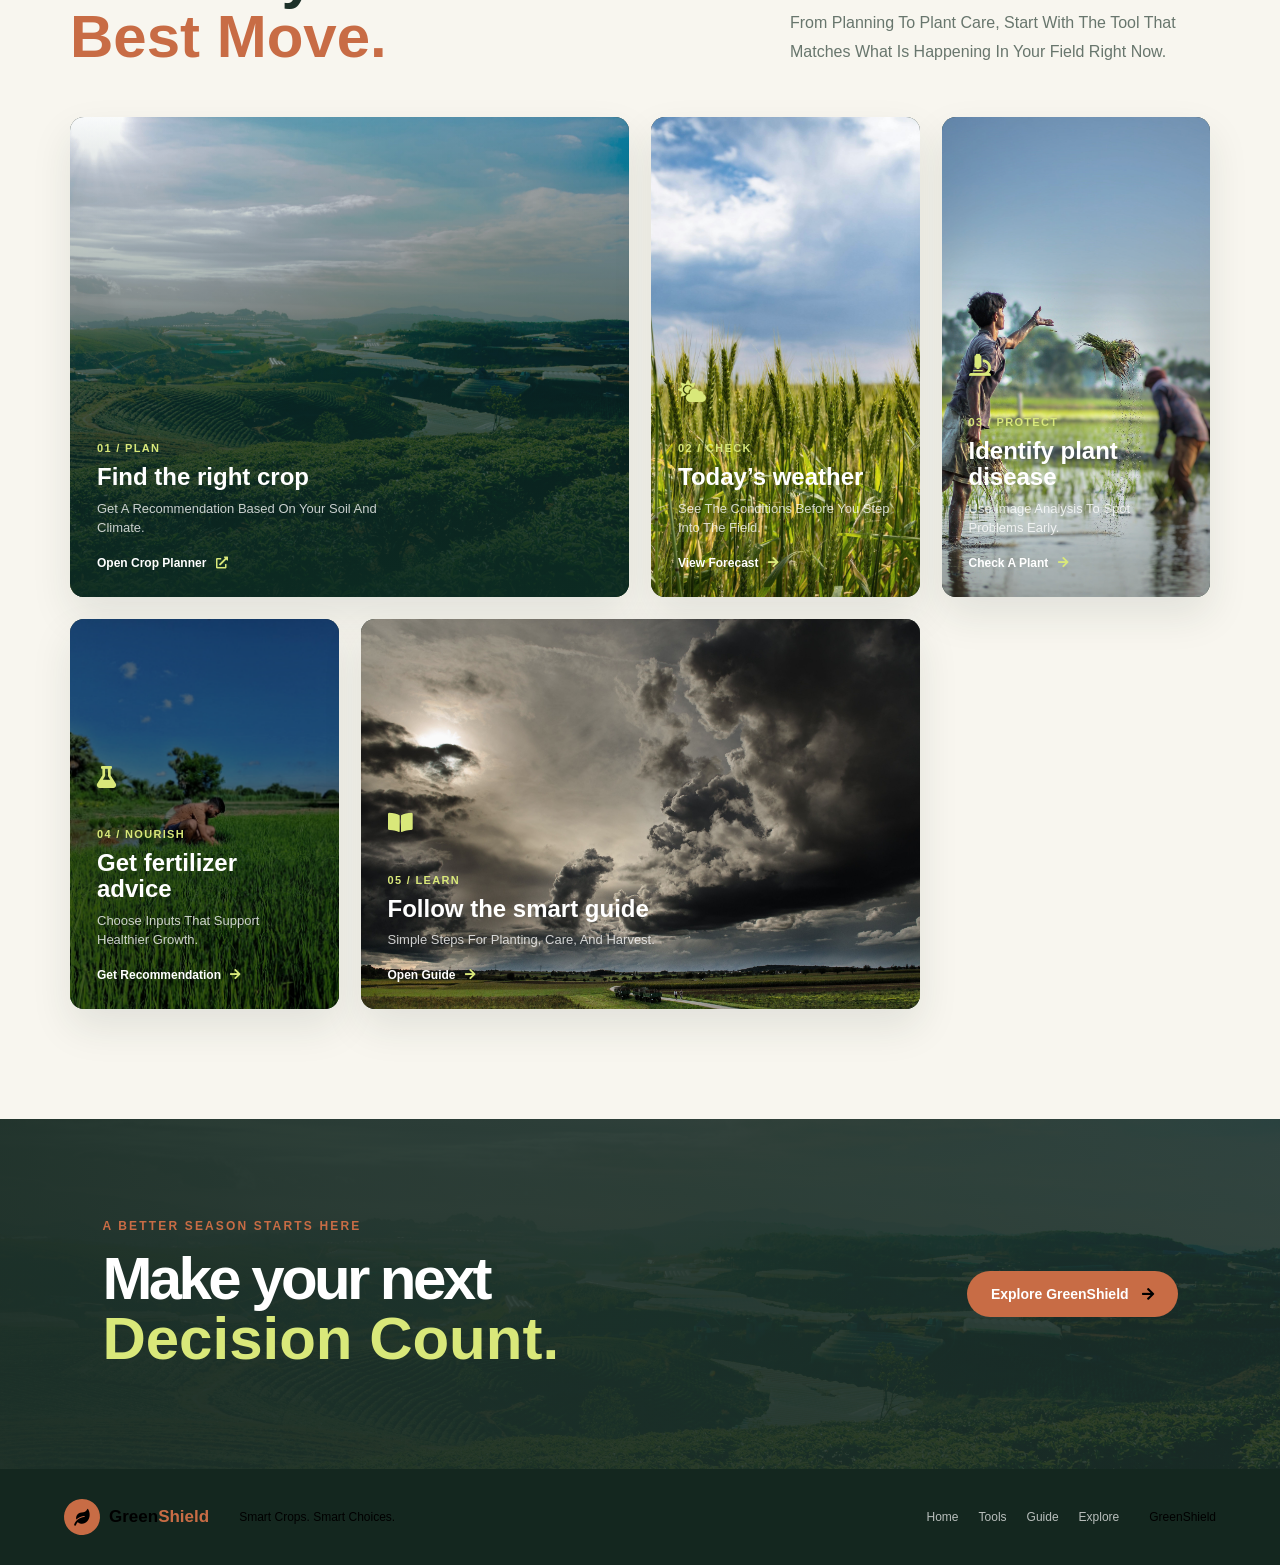
==== commit 3387bc79: "first commit" ====
--- a/GreenShield-web-app/index.html
+++ b/GreenShield-web-app/index.html
@@ -5,11 +5,6 @@
     <meta name="viewport" content="width=device-width, initial-scale=1.0" />
     <meta name="description" content="GreenShield gives farmers practical tools for healthier crops and better decisions." />
     <title>GreenShield | Smart farming, made practical</title>
-    <script>
-      if (localStorage.getItem("greenshield_session") !== "true") {
-        window.location.replace("auth/login.html");
-      }
-    </script>
     <link rel="stylesheet" href="css/style.css" />
     <link rel="stylesheet" href="https://cdnjs.cloudflare.com/ajax/libs/font-awesome/5.15.4/css/all.min.css" />
   </head>
